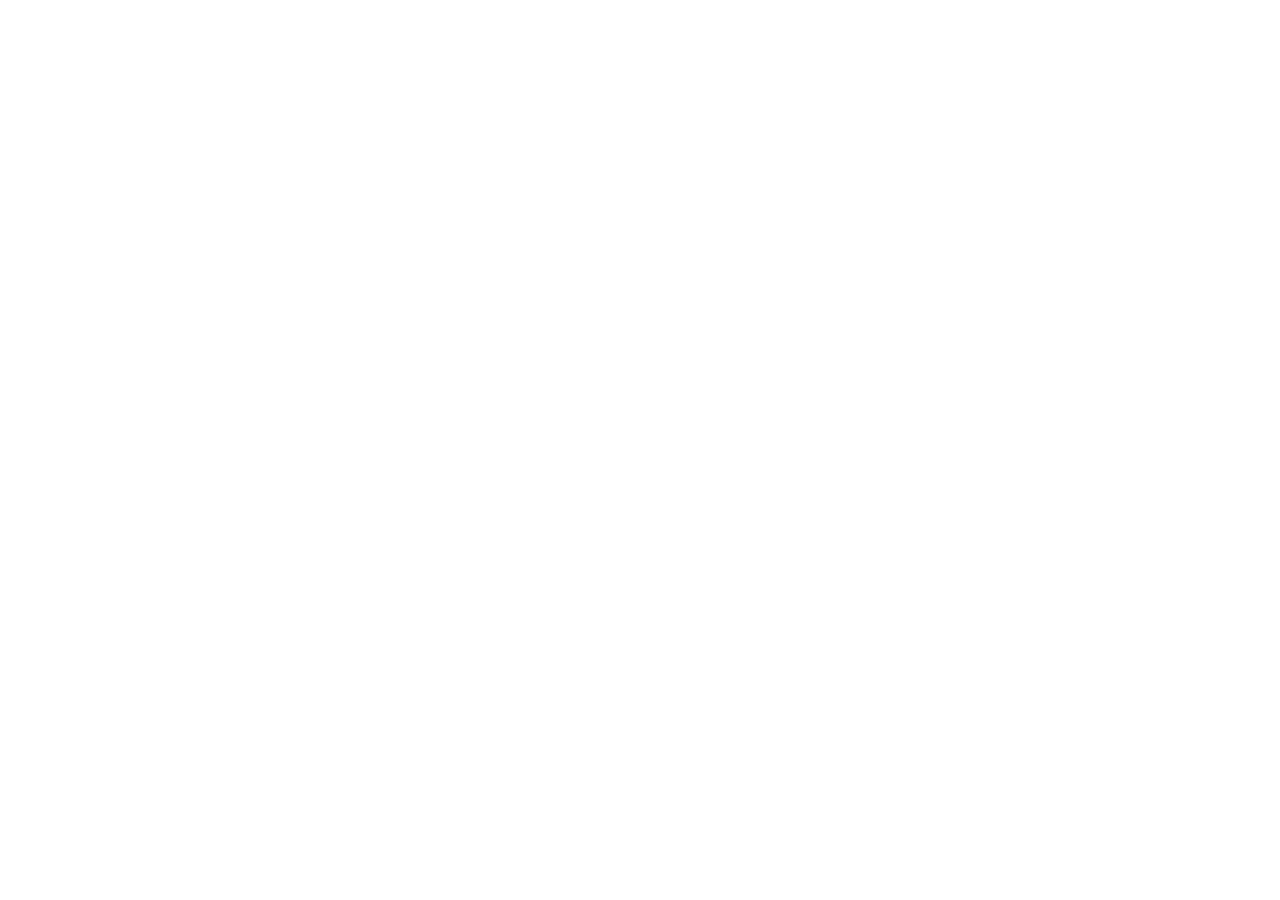
==== avisos.html @ 7ba695ba "Add files via upload" ====
<!doctype html>
<html lang="pt-BR">
<head>
  <meta charset="utf-8">
  <meta name="viewport" content="width=device-width, initial-scale=1">
  <title>Paróquia São Pedro Apóstolo · Venda das Pedras, Itaboraí</title>
  <meta name="description" content="Paróquia São Pedro Apóstolo, em Venda das Pedras, Itaboraí (RJ). Horários de missas, sacramentos, comunidades, avisos e contato.">
  <meta name="theme-color" content="#13294b">
  <link rel="icon" href="imagens/logo.svg" type="image/svg+xml">
  <link rel="preconnect" href="https://fonts.googleapis.com">
  <link rel="preconnect" href="https://fonts.gstatic.com" crossorigin>
  <link href="https://fonts.googleapis.com/css2?family=Cormorant+Garamond:ital,wght@0,600;0,700;1,600&family=Inter:wght@400;500;600;700&display=swap" rel="stylesheet">
  <link rel="stylesheet" href="assets/estilo.css">
</head>
<body data-pagina="avisos">
  <div id="app"></div>
  <noscript><p style="padding:24px">Ative o JavaScript para ver o site da Paróquia São Pedro Apóstolo. Telefone: (21) 2635-7331.</p></noscript>
  <!-- O conteúdo do site fica no arquivo conteudo.js -->
  <script src="conteudo.js"></script>
  <script src="assets/app.js"></script>
</body>
</html>
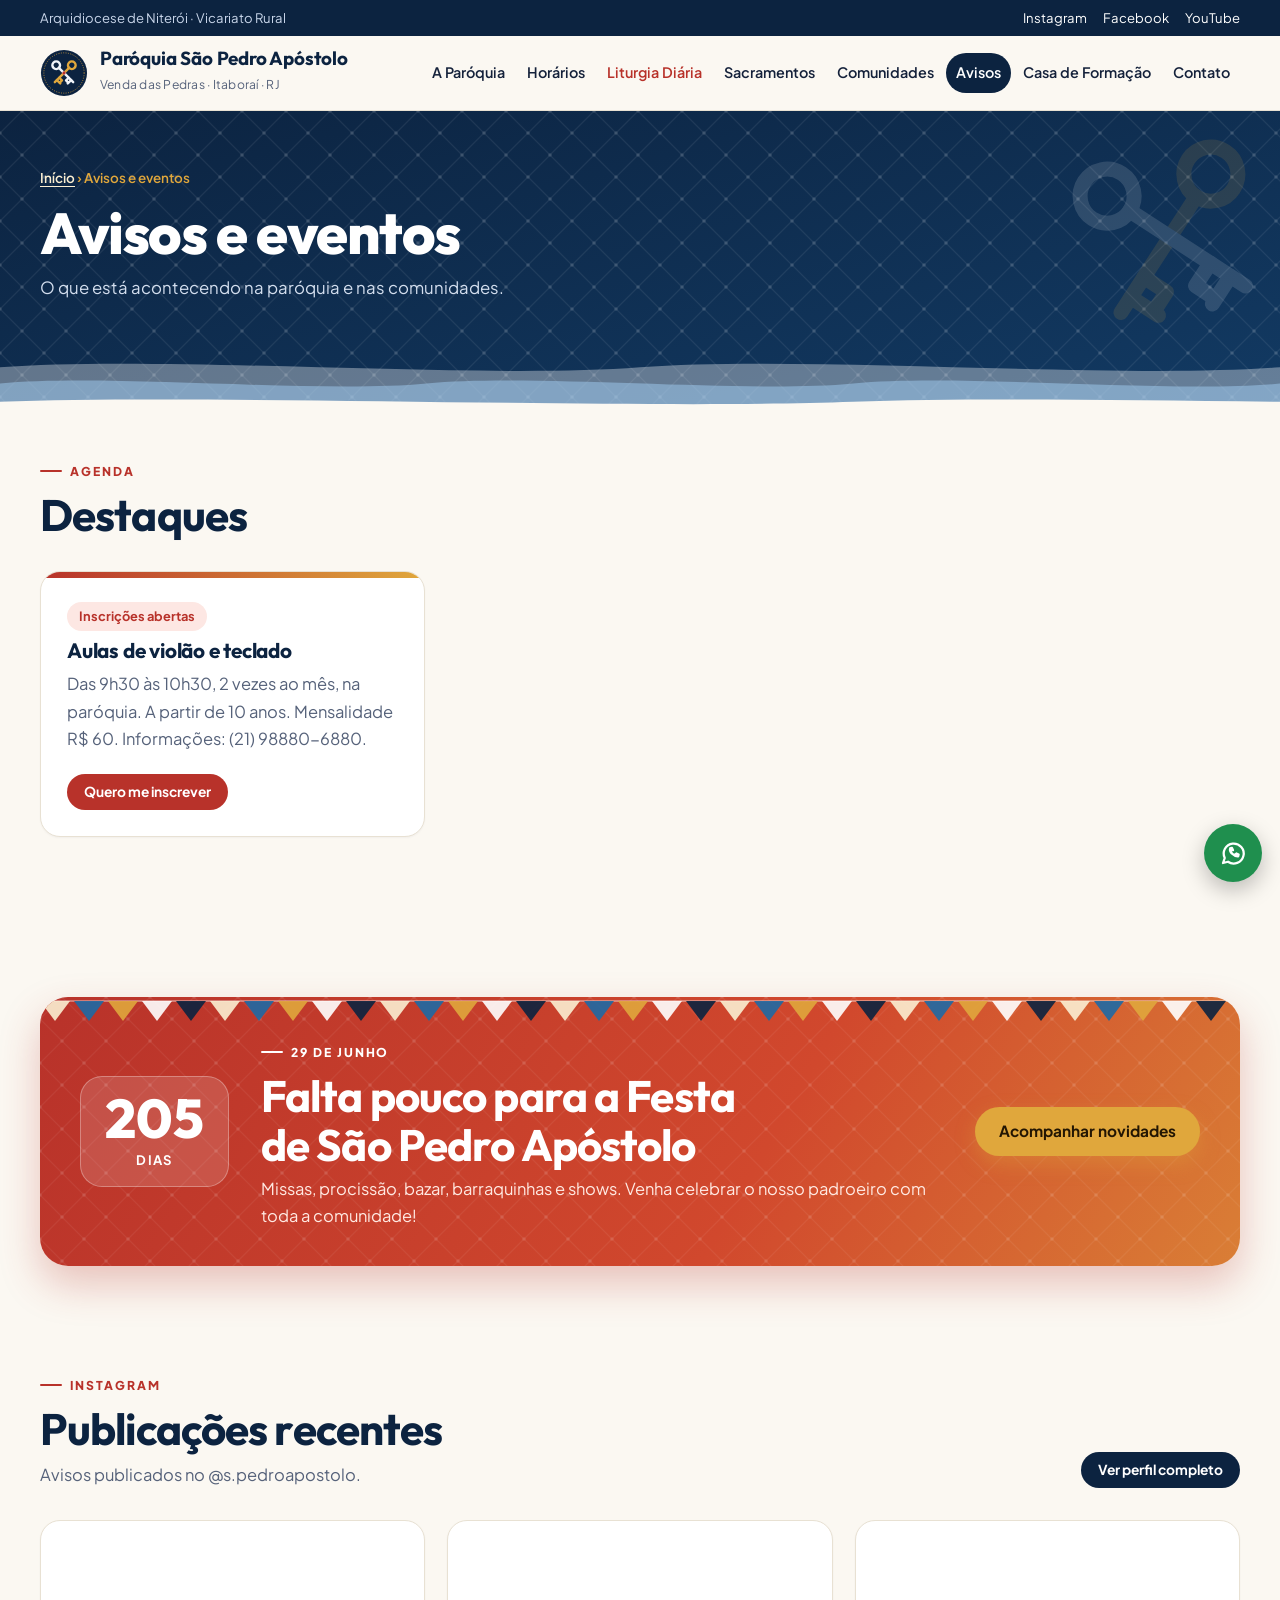
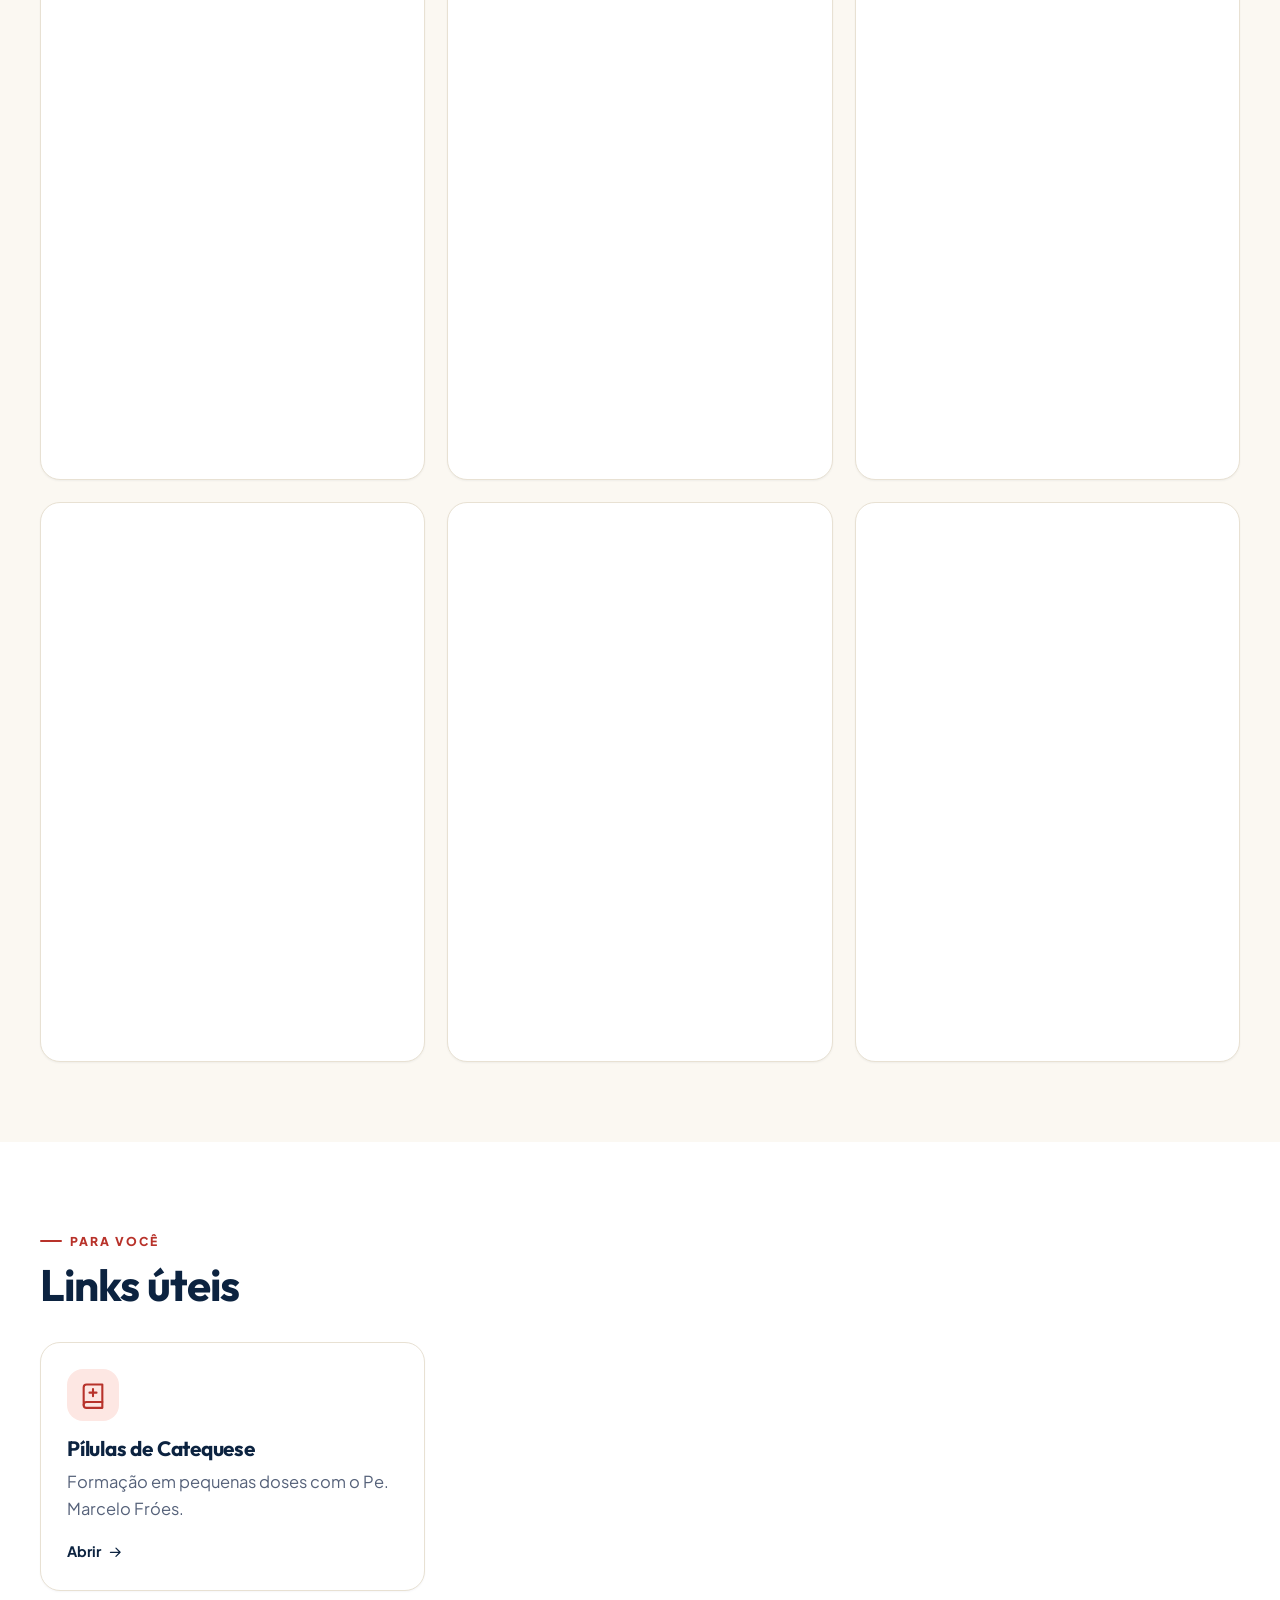
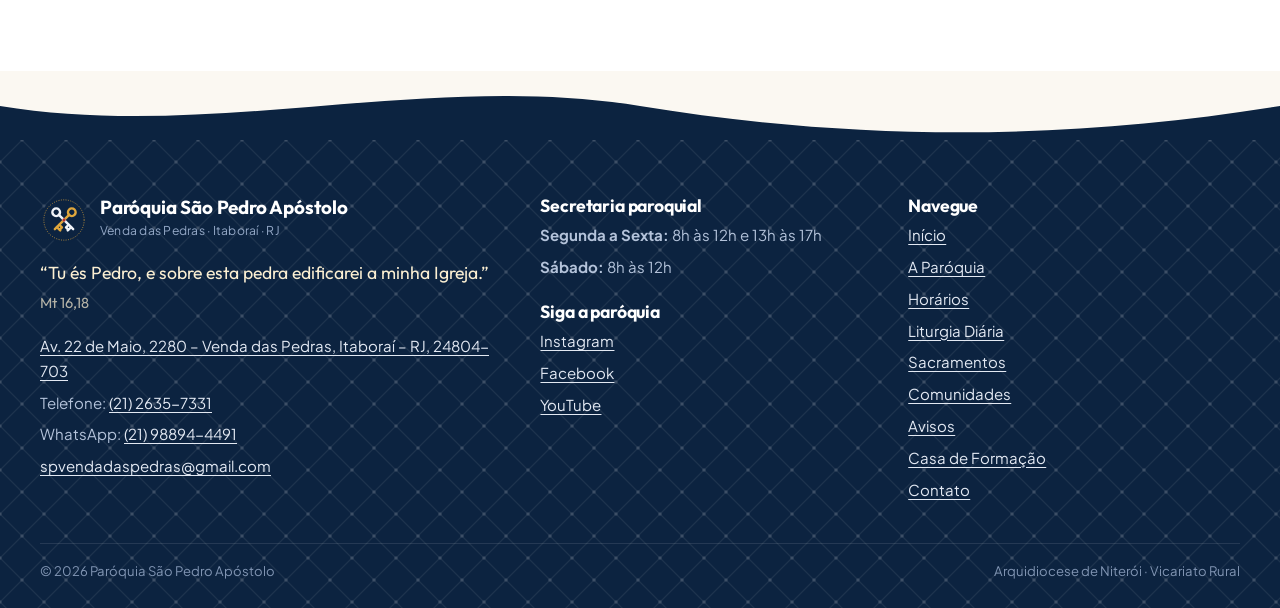
==== commit 1209edc7: "Add files via upload" ====
--- a/avisos.html
+++ b/avisos.html
@@ -4,19 +4,19 @@
   <meta charset="utf-8">
   <meta name="viewport" content="width=device-width, initial-scale=1">
   <title>Paróquia São Pedro Apóstolo · Venda das Pedras, Itaboraí</title>
-  <meta name="description" content="Paróquia São Pedro Apóstolo, em Venda das Pedras, Itaboraí (RJ). Horários de missas, sacramentos, comunidades, avisos e contato.">
-  <meta name="theme-color" content="#13294b">
-  <link rel="icon" href="imagens/logo.svg" type="image/svg+xml">
+  <meta name="description" content="Paróquia São Pedro Apóstolo, em Venda das Pedras, Itaboraí (RJ). Horários de missas, liturgia diária, sacramentos, comunidades, avisos e contato.">
+  <meta name="theme-color" content="#0c2340">
+  <link rel="icon" href="logo.svg" type="image/svg+xml">
   <link rel="preconnect" href="https://fonts.googleapis.com">
   <link rel="preconnect" href="https://fonts.gstatic.com" crossorigin>
-  <link href="https://fonts.googleapis.com/css2?family=Cormorant+Garamond:ital,wght@0,600;0,700;1,600&family=Inter:wght@400;500;600;700&display=swap" rel="stylesheet">
-  <link rel="stylesheet" href="assets/estilo.css">
+  <link href="https://fonts.googleapis.com/css2?family=Outfit:wght@500;600;700;800&family=Plus+Jakarta+Sans:wght@400;500;600;700;800&display=swap" rel="stylesheet">
+  <link rel="stylesheet" href="estilo.css">
 </head>
 <body data-pagina="avisos">
   <div id="app"></div>
   <noscript><p style="padding:24px">Ative o JavaScript para ver o site da Paróquia São Pedro Apóstolo. Telefone: (21) 2635-7331.</p></noscript>
   <!-- O conteúdo do site fica no arquivo conteudo.js -->
   <script src="conteudo.js"></script>
-  <script src="assets/app.js"></script>
+  <script src="app.js"></script>
 </body>
 </html>
--- a/estilo.css
+++ b/estilo.css
@@ -0,0 +1,478 @@
+/* Paróquia São Pedro Apóstolo — estilos
+   As cores principais ficam aqui em cima, se quiser mudar a identidade. */
+:root {
+  --noite: #0c2340;      /* azul profundo do mar */
+  --azul: #123a63;
+  --mar: #1f6aa5;
+  --mar-claro: #d9ebf8;
+  --ouro: #e0a73c;       /* chaves de ouro */
+  --ouro-escuro: #a8741a;
+  --ouro-claro: #fbefd2;
+  --vermelho: #b8322a;   /* vermelho dos apóstolos mártires */
+  --vermelho-claro: #fde7e3;
+  --creme: #fbf8f2;
+  --papel: #ffffff;
+  --texto: #14213a;
+  --suave: #56627a;
+  --linha: #e8e1d3;
+  --verde-wpp: #1f8f4e;
+  --raio: 20px;
+  --sombra: 0 2px 6px rgba(12, 35, 64, .06), 0 14px 34px rgba(12, 35, 64, .10);
+  --titulo: "Outfit", system-ui, -apple-system, "Segoe UI", sans-serif;
+  --sans: "Plus Jakarta Sans", system-ui, -apple-system, "Segoe UI", Roboto, sans-serif;
+  --rede: url("data:image/svg+xml,%3Csvg xmlns='http://www.w3.org/2000/svg' width='44' height='44'%3E%3Cpath d='M0 22L22 0L44 22L22 44Z' fill='none' stroke='%23ffffff' stroke-opacity='.07' stroke-width='1.2'/%3E%3Ccircle cx='22' cy='0' r='1.8' fill='%23ffffff' fill-opacity='.14'/%3E%3Ccircle cx='0' cy='22' r='1.8' fill='%23ffffff' fill-opacity='.14'/%3E%3Ccircle cx='44' cy='22' r='1.8' fill='%23ffffff' fill-opacity='.14'/%3E%3Ccircle cx='22' cy='44' r='1.8' fill='%23ffffff' fill-opacity='.14'/%3E%3C/svg%3E");
+  --rede-escura: url("data:image/svg+xml,%3Csvg xmlns='http://www.w3.org/2000/svg' width='44' height='44'%3E%3Cpath d='M0 22L22 0L44 22L22 44Z' fill='none' stroke='%23123a63' stroke-opacity='.06' stroke-width='1.2'/%3E%3C/svg%3E");
+  color-scheme: light;
+}
+
+*, *::before, *::after { box-sizing: border-box; }
+html { scroll-behavior: smooth; -webkit-text-size-adjust: 100%; }
+body {
+  margin: 0; font-family: var(--sans); font-size: 16.5px; line-height: 1.65;
+  color: var(--texto); background: var(--creme);
+}
+img { max-width: 100%; display: block; }
+a { color: var(--mar); text-underline-offset: 3px; }
+a:hover { color: var(--azul); }
+h1, h2, h3, h4 { font-family: var(--titulo); color: var(--noite); line-height: 1.1; margin: 0 0 .45em; letter-spacing: -.01em; text-wrap: balance; }
+h1 { font-size: clamp(2.5rem, 6.4vw, 4.4rem); font-weight: 800; letter-spacing: -.025em; }
+h2 { font-size: clamp(1.85rem, 4vw, 2.75rem); font-weight: 700; letter-spacing: -.02em; }
+h3 { font-size: 1.3rem; font-weight: 700; }
+p { margin: 0 0 1em; }
+:focus-visible { outline: 3px solid var(--ouro); outline-offset: 2px; border-radius: 6px; }
+
+.container { width: min(1200px, 100% - 32px); margin-inline: auto; }
+.pular { position: absolute; left: -999px; top: 8px; background: var(--noite); color: #fff; padding: 8px 14px; border-radius: 8px; z-index: 100; }
+.pular:focus { left: 8px; }
+.destaque-texto { color: var(--ouro); }
+.vermelho-texto { color: var(--vermelho); }
+
+/* ---------- Topo ---------- */
+.faixa { background: var(--noite); color: #c9d6ea; font-size: .82rem; }
+.faixa .container { display: flex; gap: 18px; justify-content: space-between; align-items: center; padding: 7px 0; flex-wrap: wrap; }
+.faixa a { color: #fff; text-decoration: none; }
+.faixa a:hover { color: var(--ouro); }
+.faixa-redes { display: flex; gap: 16px; }
+.faixa .cor-dia { display: inline-flex; align-items: center; gap: 6px; }
+
+.topo {
+  position: sticky; top: 0; z-index: 50;
+  background: rgba(251, 248, 242, .92); backdrop-filter: saturate(1.5) blur(12px);
+  border-bottom: 1px solid var(--linha);
+}
+.topo .container { display: flex; align-items: center; justify-content: space-between; gap: 28px; min-height: 74px; }
+.marca { display: flex; align-items: center; gap: 12px; text-decoration: none; color: var(--noite); }
+.marca img { width: 48px; height: 48px; transition: transform .4s ease; }
+.marca:hover img { transform: rotate(-12deg) scale(1.05); }
+.marca strong { font-family: var(--titulo); font-size: 1.18rem; font-weight: 700; line-height: 1.05; display: block; white-space: nowrap; letter-spacing: -.01em; }
+.marca span { font-size: .76rem; color: var(--suave); letter-spacing: .02em; }
+
+.menu { display: flex; gap: 2px; list-style: none; margin: 0; padding: 0; }
+.menu a {
+  display: block; white-space: nowrap; padding: 8px 10px; border-radius: 999px;
+  color: var(--texto); text-decoration: none; font-weight: 600; font-size: .9rem;
+  transition: background .2s ease, color .2s ease;
+}
+.menu a:hover { background: var(--ouro-claro); color: var(--noite); }
+.menu a[aria-current="page"] { background: var(--noite); color: #fff; }
+.menu a.menu-liturgia { color: var(--vermelho); }
+.menu a.menu-liturgia[aria-current="page"] { background: var(--vermelho); color: #fff; }
+.menu-botao {
+  display: none; border: 1px solid var(--linha); background: var(--papel); color: var(--noite);
+  border-radius: 12px; padding: 9px 14px; font: inherit; font-weight: 700; cursor: pointer;
+}
+@media (max-width: 1240px) {
+  .menu-botao { display: inline-flex; gap: 8px; align-items: center; }
+  .menu {
+    position: absolute; left: 0; right: 0; top: 100%; flex-direction: column; gap: 0; padding: 8px 16px 18px;
+    background: var(--creme); border-bottom: 1px solid var(--linha); box-shadow: 0 16px 28px rgba(12, 35, 64, .12); display: none;
+  }
+  .menu.aberto { display: flex; }
+  .menu a { padding: 12px 14px; border-radius: 12px; }
+}
+@media (max-width: 720px) { .faixa-redes { display: none; } }
+
+/* ---------- Botões ---------- */
+.botoes { display: flex; flex-wrap: wrap; gap: 12px; }
+.botao {
+  display: inline-flex; align-items: center; justify-content: center; gap: 8px;
+  padding: 13px 22px; border-radius: 999px; font-weight: 700; text-decoration: none; font-family: var(--sans);
+  border: 2px solid transparent; transition: transform .18s ease, background .18s ease, box-shadow .18s ease;
+  font-size: .96rem; line-height: 1.2; cursor: pointer;
+}
+.botao:hover { transform: translateY(-2px); }
+.botao-ouro { background: var(--ouro); color: #231603; box-shadow: 0 8px 20px rgba(224, 167, 60, .35); }
+.botao-ouro:hover { background: #ebb554; color: #231603; }
+.botao-claro { border-color: rgba(255, 255, 255, .55); color: #fff; background: rgba(255, 255, 255, .06); }
+.botao-claro:hover { background: rgba(255, 255, 255, .16); color: #fff; }
+.botao-azul { background: var(--noite); color: #fff; }
+.botao-azul:hover { background: var(--azul); color: #fff; }
+.botao-vermelho { background: var(--vermelho); color: #fff; }
+.botao-vermelho:hover { background: #9f2a23; color: #fff; }
+.botao-linha { border-color: var(--noite); color: var(--noite); background: transparent; }
+.botao-linha:hover { background: var(--noite); color: #fff; }
+.botao-wpp { background: var(--verde-wpp); color: #fff; }
+.botao-wpp:hover { background: #18773f; color: #fff; }
+.botao-pequeno { padding: 8px 15px; font-size: .86rem; }
+.icone { width: 1.15em; height: 1.15em; flex: none; }
+
+/* ---------- Capa (home) ---------- */
+.capa {
+  position: relative; overflow: hidden; color: #fff; isolation: isolate;
+  background:
+    radial-gradient(900px 420px at 78% 30%, rgba(224, 167, 60, .30), transparent 62%),
+    radial-gradient(700px 400px at 10% 110%, rgba(31, 106, 165, .55), transparent 60%),
+    linear-gradient(170deg, var(--noite) 0%, #133e6b 55%, #1d5a8f 100%);
+}
+.capa::before { content: ""; position: absolute; inset: 0; background-image: var(--rede); z-index: -1; mask-image: linear-gradient(90deg, #000 0%, rgba(0,0,0,.35) 60%, transparent 100%); }
+.capa-foto { position: absolute; inset: 0; width: 100%; height: 100%; object-fit: cover; opacity: .32; z-index: -2; }
+.capa .container { position: relative; display: grid; grid-template-columns: 1.1fr .9fr; gap: 24px; align-items: center; padding: 64px 0 150px; }
+.capa h1 { color: #fff; margin-bottom: .2em; }
+.capa h1 em { font-style: normal; color: var(--ouro); }
+.selo {
+  display: inline-flex; align-items: center; gap: 10px; margin-bottom: 18px;
+  background: rgba(255, 255, 255, .08); border: 1px solid rgba(255, 255, 255, .18);
+  padding: 6px 14px 6px 6px; border-radius: 999px; font-size: .84rem; font-weight: 600; color: #e9eff8;
+}
+.selo img { width: 26px; height: 26px; }
+.capa .frase { font-size: clamp(1.1rem, 2.1vw, 1.35rem); color: var(--ouro-claro); font-weight: 500; margin-bottom: 14px; }
+.capa .frase cite { font-style: normal; font-size: .8em; opacity: .75; margin-left: 6px; }
+.capa .texto { max-width: 54ch; color: #dbe5f2; margin-bottom: 30px; }
+.capa-arte { justify-self: center; width: min(470px, 100%); }
+.barca { transform-origin: 50% 80%; animation: balanco 7s ease-in-out infinite; }
+.peixe-pulo { animation: pulo 5s ease-in-out infinite; transform-origin: center; }
+@keyframes balanco { 0%, 100% { transform: translateY(0) rotate(-1.6deg); } 50% { transform: translateY(-8px) rotate(1.6deg); } }
+@keyframes pulo { 0%, 55%, 100% { opacity: 0; transform: translate(0, 18px) rotate(0); } 65% { opacity: 1; } 75% { opacity: 1; transform: translate(26px, -26px) rotate(40deg); } 88% { opacity: 0; transform: translate(52px, 10px) rotate(90deg); } }
+@media (max-width: 860px) {
+  .capa .container { grid-template-columns: 1fr; padding: 40px 0 130px; }
+  .capa-arte { order: -1; width: min(300px, 80%); margin-bottom: -10px; }
+}
+
+/* Ondas */
+.ondas { position: absolute; left: 0; right: 0; bottom: -1px; height: 120px; overflow: hidden; pointer-events: none; }
+.ondas svg { position: absolute; bottom: 0; width: 200%; height: 100%; }
+.ondas .o1 { animation: mar 18s linear infinite; opacity: .35; }
+.ondas .o2 { animation: mar 12s linear infinite reverse; opacity: .55; bottom: -6px; }
+.ondas .o3 { animation: mar 24s linear infinite; bottom: -14px; }
+@keyframes mar { from { transform: translateX(0); } to { transform: translateX(-50%); } }
+.divisor { display: block; width: 100%; height: 60px; }
+.divisor.virado { transform: scaleY(-1); }
+
+/* ---------- Hoje na paróquia ---------- */
+.hoje {
+  position: relative; z-index: 3; margin-top: -88px;
+  background: var(--papel); border-radius: var(--raio); box-shadow: var(--sombra);
+  display: grid; grid-template-columns: repeat(3, 1fr); overflow: hidden;
+}
+.hoje > div { padding: 22px 26px; border-right: 1px solid var(--linha); position: relative; }
+.hoje > div:last-child { border-right: 0; }
+.hoje .rotulo { font-size: .74rem; text-transform: uppercase; letter-spacing: .12em; color: var(--suave); font-weight: 700; display: flex; align-items: center; gap: 8px; }
+.hoje .valor { font-family: var(--titulo); font-size: 1.55rem; font-weight: 700; color: var(--noite); line-height: 1.2; margin: 6px 0 4px; }
+.hoje .detalhe { color: var(--suave); font-size: .9rem; }
+.hoje .rotulo .icone { color: var(--ouro-escuro); }
+.status { display: inline-flex; align-items: center; gap: 8px; }
+.status::before { content: ""; width: 10px; height: 10px; border-radius: 50%; background: #9aa3b2; flex: none; }
+.status.aberta { color: var(--verde-wpp); }
+.status.aberta::before { background: var(--verde-wpp); box-shadow: 0 0 0 5px rgba(31, 143, 78, .16); animation: pulsar 2s ease-in-out infinite; }
+@keyframes pulsar { 50% { box-shadow: 0 0 0 9px rgba(31, 143, 78, 0); } }
+.bolinha-cor { width: 12px; height: 12px; border-radius: 50%; display: inline-block; border: 1px solid rgba(0, 0, 0, .15); flex: none; }
+@media (max-width: 820px) {
+  .hoje { grid-template-columns: 1fr; }
+  .hoje > div { border-right: 0; border-bottom: 1px solid var(--linha); }
+  .hoje > div:last-child { border-bottom: 0; }
+}
+
+/* Faixa de versículos */
+.versos { background: var(--vermelho); color: #fff; overflow: hidden; margin-top: 56px; position: relative; }
+.versos-trilho { display: flex; width: max-content; animation: rolar 60s linear infinite; }
+.versos:hover .versos-trilho { animation-play-state: paused; }
+.versos-trilho span { white-space: nowrap; padding: 16px 0; font-family: var(--titulo); font-weight: 600; font-size: 1.12rem; display: inline-flex; align-items: center; gap: 10px; }
+.versos-trilho small { font-family: var(--sans); font-weight: 600; opacity: .75; font-size: .8rem; }
+.versos-trilho .sep { color: var(--ouro); padding: 0 26px; font-size: 1rem; }
+@keyframes rolar { to { transform: translateX(-50%); } }
+
+/* ---------- Seções ---------- */
+.secao { padding: 80px 0; position: relative; }
+.secao-branca { background: var(--papel); }
+.secao-rede { background-color: var(--creme); background-image: var(--rede-escura); }
+.secao-noite { background: var(--noite); color: #d3deee; isolation: isolate; overflow: hidden; }
+.secao-noite::before { content: ""; position: absolute; inset: 0; background-image: var(--rede); z-index: -1; }
+.secao-noite h2, .secao-noite h3 { color: #fff; }
+.secao-mar { background: linear-gradient(180deg, #1b5d93 0%, var(--azul) 100%); color: #dbe7f5; }
+.secao-mar h2, .secao-mar h3 { color: #fff; }
+.cabecalho-secao { display: flex; justify-content: space-between; align-items: end; gap: 16px; margin-bottom: 32px; flex-wrap: wrap; }
+.cabecalho-secao h2 { margin: 0; }
+.cabecalho-secao p { margin: 8px 0 0; color: var(--suave); max-width: 60ch; }
+.secao-noite .cabecalho-secao p, .secao-mar .cabecalho-secao p { color: #c2d1e6; }
+.olho { display: inline-flex; align-items: center; gap: 8px; font-size: .76rem; letter-spacing: .16em; text-transform: uppercase; font-weight: 800; color: var(--vermelho); margin-bottom: 10px; }
+.olho::before { content: ""; width: 22px; height: 2px; background: currentColor; border-radius: 2px; }
+.secao-noite .olho, .secao-mar .olho { color: var(--ouro); }
+
+.grade { display: grid; gap: 22px; }
+.grade-2 { grid-template-columns: repeat(2, 1fr); }
+.grade-3 { grid-template-columns: repeat(3, 1fr); }
+.grade-4 { grid-template-columns: repeat(4, 1fr); }
+@media (max-width: 1000px) { .grade-4, .grade-3 { grid-template-columns: repeat(2, 1fr); } }
+@media (max-width: 640px) { .grade-2, .grade-3, .grade-4 { grid-template-columns: 1fr; } }
+
+.cartao {
+  background: var(--papel); border: 1px solid var(--linha); border-radius: var(--raio);
+  padding: 26px; box-shadow: 0 1px 2px rgba(12, 35, 64, .04);
+  display: flex; flex-direction: column; gap: 8px; position: relative;
+  transition: transform .22s ease, box-shadow .22s ease, border-color .22s ease;
+}
+.cartao h3 { margin: 0; }
+.cartao p { margin: 0; color: var(--suave); }
+.cartao .botoes { margin-top: auto; padding-top: 14px; }
+
+/* Ícones coloridos */
+.simbolo { width: 52px; height: 52px; border-radius: 16px; display: grid; place-items: center; margin-bottom: 8px; flex: none; }
+.simbolo svg { width: 28px; height: 28px; }
+.tom-ouro { background: var(--ouro-claro); color: var(--ouro-escuro); }
+.tom-vermelho { background: var(--vermelho-claro); color: var(--vermelho); }
+.tom-mar { background: var(--mar-claro); color: var(--mar); }
+.tom-noite { background: #e3e8f1; color: var(--noite); }
+
+/* Destaques */
+.destaque { overflow: hidden; padding-top: 30px; }
+.destaque::before { content: ""; position: absolute; left: 0; right: 0; top: 0; height: 6px; background: linear-gradient(90deg, var(--vermelho), var(--ouro)); }
+.destaque .quando { align-self: flex-start; font-weight: 700; color: var(--vermelho); background: var(--vermelho-claro); font-size: .8rem; padding: 4px 12px; border-radius: 999px; }
+.destaque:hover { transform: translateY(-4px); box-shadow: var(--sombra); }
+
+/* Atalhos */
+.atalho { text-decoration: none; color: inherit; overflow: hidden; }
+.atalho::after {
+  content: ""; position: absolute; right: -30px; bottom: -30px; width: 110px; height: 110px; border-radius: 50%;
+  background: var(--ouro-claro); opacity: 0; transform: scale(.6); transition: all .3s ease;
+}
+.atalho:hover { transform: translateY(-4px); box-shadow: var(--sombra); border-color: var(--ouro); color: inherit; }
+.atalho:hover::after { opacity: .7; transform: scale(1); }
+.atalho .seta { color: var(--noite); font-weight: 700; font-size: .9rem; margin-top: auto; padding-top: 10px; display: inline-flex; gap: 6px; align-items: center; position: relative; z-index: 1; }
+.atalho .seta .icone { transition: transform .2s ease; }
+.atalho:hover .seta .icone { transform: translateX(4px); }
+
+/* Evangelho do dia */
+.evangelho {
+  display: grid; grid-template-columns: 1.1fr 1fr; gap: 0; border-radius: 28px; overflow: hidden;
+  background: var(--papel); box-shadow: var(--sombra); border: 1px solid var(--linha);
+}
+.evangelho-lado {
+  background: linear-gradient(160deg, var(--noite), var(--azul)); color: #dbe5f2; padding: 40px; position: relative; isolation: isolate;
+}
+.evangelho-lado::before { content: ""; position: absolute; inset: 0; background-image: var(--rede); z-index: -1; }
+.evangelho-lado h2 { color: #fff; margin-bottom: 10px; }
+.evangelho-lado .liturgia-nome { font-size: 1.05rem; color: var(--ouro-claro); font-weight: 600; }
+.evangelho-texto { padding: 40px; display: flex; flex-direction: column; gap: 12px; }
+.evangelho-texto .ref { font-family: var(--titulo); font-weight: 700; font-size: 1.2rem; color: var(--vermelho); }
+.evangelho-texto blockquote { margin: 0; font-size: 1.06rem; color: var(--texto); border-left: 3px solid var(--ouro); padding-left: 16px; }
+.cor-tag { display: inline-flex; align-items: center; gap: 8px; background: rgba(255, 255, 255, .1); border: 1px solid rgba(255, 255, 255, .2); padding: 4px 12px; border-radius: 999px; font-size: .82rem; font-weight: 600; color: #fff; }
+@media (max-width: 860px) { .evangelho { grid-template-columns: 1fr; } .evangelho-lado, .evangelho-texto { padding: 28px; } }
+
+/* Símbolos de São Pedro */
+.simbolos { display: grid; grid-template-columns: .9fr 1.1fr; gap: 48px; align-items: center; }
+.simbolos-grade { display: grid; grid-template-columns: repeat(2, 1fr); gap: 18px; }
+.simbolo-cartao {
+  background: rgba(255, 255, 255, .06); border: 1px solid rgba(255, 255, 255, .14); border-radius: var(--raio);
+  padding: 24px; transition: transform .25s ease, background .25s ease;
+}
+.simbolo-cartao:hover { transform: translateY(-4px); background: rgba(255, 255, 255, .1); }
+.simbolo-cartao svg { width: 54px; height: 54px; margin-bottom: 12px; }
+.simbolo-cartao h3 { font-size: 1.2rem; margin-bottom: 6px; }
+.simbolo-cartao p { margin: 0; font-size: .94rem; color: #c9d6ea; }
+.simbolo-cartao cite { display: block; margin-top: 8px; font-style: normal; font-size: .8rem; color: var(--ouro); font-weight: 700; }
+.citacao-grande { font-family: var(--titulo); font-size: clamp(1.6rem, 3.2vw, 2.3rem); font-weight: 600; line-height: 1.25; color: #fff; margin: 18px 0; }
+.citacao-grande span { color: var(--ouro); }
+@media (max-width: 900px) { .simbolos { grid-template-columns: 1fr; gap: 28px; } }
+@media (max-width: 520px) { .simbolos-grade { grid-template-columns: 1fr; } }
+
+/* Contagem da festa */
+.festa {
+  display: grid; grid-template-columns: auto 1fr auto; gap: 32px; align-items: center;
+  background: linear-gradient(120deg, var(--vermelho) 0%, #d1482d 60%, var(--ouro) 130%);
+  color: #fff; border-radius: 28px; padding: 36px 40px; position: relative; overflow: hidden; isolation: isolate;
+  box-shadow: 0 18px 40px rgba(184, 50, 42, .28);
+}
+.festa::before { content: ""; position: absolute; inset: 0; background-image: var(--rede); z-index: -1; opacity: .8; }
+.festa h2 { color: #fff; margin-bottom: 6px; }
+.festa p { margin: 0; color: #ffe9e2; }
+.festa-numero { text-align: center; background: rgba(255, 255, 255, .14); border: 1px solid rgba(255, 255, 255, .3); border-radius: 22px; padding: 14px 24px; min-width: 140px; }
+.festa-numero strong { display: block; font-family: var(--titulo); font-size: 3.4rem; font-weight: 800; line-height: 1; }
+.festa-numero span { font-size: .82rem; font-weight: 700; text-transform: uppercase; letter-spacing: .1em; }
+.festa-bandeirinhas { position: absolute; top: 0; left: 0; right: 0; height: 26px; z-index: -1; }
+@media (max-width: 860px) { .festa { grid-template-columns: 1fr; text-align: center; padding: 40px 24px 28px; } .festa .botoes { justify-content: center; } .festa-numero { justify-self: center; } }
+
+/* Comunidades */
+.comunidade .bairro { font-size: .74rem; text-transform: uppercase; letter-spacing: .12em; font-weight: 800; color: var(--mar); display: inline-flex; gap: 6px; align-items: center; }
+.comunidade:hover { transform: translateY(-4px); box-shadow: var(--sombra); }
+.secao-mar .cartao h3 { color: var(--noite); }
+.comunidade.principal { background: linear-gradient(160deg, var(--ouro) 0%, #f0c066 100%); border-color: var(--ouro); }
+.comunidade.principal h3 { color: #2a1903; }
+.comunidade.principal p, .comunidade.principal .bairro { color: #4a3209; }
+.comunidade.principal .botao-linha { border-color: #2a1903; color: #2a1903; }
+.comunidade.principal .botao-linha:hover { background: #2a1903; color: #fff; }
+
+/* Clero */
+.pessoa { align-items: center; text-align: center; padding: 30px 22px; }
+.pessoa:hover { transform: translateY(-4px); box-shadow: var(--sombra); }
+.avatar {
+  width: 104px; height: 104px; border-radius: 50%; display: grid; place-items: center; margin-bottom: 10px;
+  font-family: var(--titulo); font-size: 2rem; font-weight: 800; color: #fff; overflow: hidden; flex: none;
+  background: linear-gradient(140deg, var(--azul), var(--mar)); box-shadow: 0 0 0 5px var(--papel), 0 0 0 7px var(--ouro);
+}
+.pessoa:nth-child(3n+2) .avatar { background: linear-gradient(140deg, var(--vermelho), #de6a43); }
+.pessoa:nth-child(3n+3) .avatar { background: linear-gradient(140deg, var(--ouro-escuro), var(--ouro)); }
+.avatar img { width: 100%; height: 100%; object-fit: cover; }
+.pessoa .cargo { font-size: .78rem; text-transform: uppercase; letter-spacing: .12em; font-weight: 800; color: var(--vermelho); }
+.chips { display: flex; flex-wrap: wrap; gap: 10px; list-style: none; padding: 0; margin: 0; }
+.chips li { background: var(--papel); border: 1px solid var(--linha); border-radius: 999px; padding: 9px 18px; font-weight: 600; display: inline-flex; align-items: center; gap: 8px; }
+.chips li::before { content: ""; width: 8px; height: 8px; border-radius: 50%; background: var(--ouro); }
+
+/* Instagram */
+.insta-grade { display: grid; grid-template-columns: repeat(3, 1fr); gap: 22px; }
+.insta-grade iframe { width: 100%; height: 560px; border: 1px solid var(--linha); border-radius: var(--raio); background: var(--papel); box-shadow: 0 1px 2px rgba(12, 35, 64, .05); }
+@media (max-width: 1000px) { .insta-grade { grid-template-columns: repeat(2, 1fr); } }
+@media (max-width: 640px) { .insta-grade { grid-template-columns: 1fr; } .insta-grade iframe { height: 600px; } }
+
+/* Sobre / números */
+.sobre { display: grid; grid-template-columns: 1fr 1fr; gap: 56px; align-items: center; }
+.numeros { display: grid; grid-template-columns: repeat(3, 1fr); gap: 16px; margin-top: 26px; }
+.numeros div { background: var(--papel); border: 1px solid var(--linha); border-radius: 16px; padding: 16px; }
+.numeros strong { display: block; font-family: var(--titulo); font-size: 2.3rem; font-weight: 800; color: var(--vermelho); line-height: 1; }
+.numeros span { font-size: .84rem; color: var(--suave); font-weight: 500; }
+.moldura { border-radius: 28px; overflow: hidden; aspect-ratio: 4 / 3.4; background: linear-gradient(170deg, var(--noite), #1d5a8f); box-shadow: var(--sombra); position: relative; }
+.moldura img { width: 100%; height: 100%; object-fit: cover; }
+.moldura > svg { width: 100%; height: 100%; }
+@media (max-width: 860px) { .sobre { grid-template-columns: 1fr; gap: 30px; } .numeros strong { font-size: 1.8rem; } }
+
+/* ---------- Páginas internas ---------- */
+.titulo-pagina { background: linear-gradient(165deg, var(--noite) 0%, var(--azul) 100%); color: #d3deee; padding: 56px 0 110px; position: relative; overflow: hidden; isolation: isolate; }
+.titulo-pagina::before { content: ""; position: absolute; inset: 0; background-image: var(--rede); z-index: -1; }
+.titulo-pagina .marca-dagua { position: absolute; right: -40px; top: 50%; transform: translateY(-58%) rotate(-12deg); width: 300px; opacity: .13; z-index: -1; }
+.titulo-pagina h1 { color: #fff; font-size: clamp(2.3rem, 5.4vw, 3.6rem); margin-bottom: 10px; }
+.titulo-pagina p { margin: 0; max-width: 62ch; font-size: 1.05rem; }
+.migalha { font-size: .84rem; margin-bottom: 12px; color: var(--ouro); font-weight: 600; }
+.migalha a { color: var(--ouro-claro); }
+.titulo-pagina .ondas { height: 80px; }
+
+.horarios { list-style: none; margin: 0; padding: 0; background: var(--papel); border: 1px solid var(--linha); border-radius: var(--raio); overflow: hidden; }
+.horarios li { display: flex; justify-content: space-between; gap: 16px; padding: 15px 22px; border-bottom: 1px solid var(--linha); align-items: center; }
+.horarios li:last-child { border-bottom: 0; }
+.horarios .dia { font-weight: 700; }
+.horarios .horas { display: flex; gap: 8px; flex-wrap: wrap; justify-content: flex-end; }
+.horarios .hora { background: var(--ouro-claro); color: #5b3d06; border-radius: 999px; padding: 4px 13px; font-weight: 700; font-size: .9rem; font-variant-numeric: tabular-nums; }
+.horarios li.hoje-dia { background: #fff7e8; box-shadow: inset 5px 0 0 var(--ouro); }
+.horarios li.hoje-dia .dia::after { content: "hoje"; margin-left: 10px; font-size: .7rem; text-transform: uppercase; letter-spacing: .08em; background: var(--vermelho); color: #fff; padding: 3px 9px; border-radius: 999px; vertical-align: middle; }
+
+.lista { margin: 0; padding-left: 1.2em; }
+.lista li { margin-bottom: 7px; }
+.lista li::marker { color: var(--vermelho); }
+.nota { background: var(--ouro-claro); border-radius: 14px; padding: 14px 18px; color: #5b3d06; font-size: .93rem; border-left: 4px solid var(--ouro); }
+
+.tempo { list-style: none; margin: 0; padding: 0; position: relative; }
+.tempo::before { content: ""; position: absolute; left: 44px; top: 8px; bottom: 8px; width: 2px; background: repeating-linear-gradient(180deg, var(--ouro) 0 6px, transparent 6px 12px); }
+.tempo li { display: grid; grid-template-columns: 90px 1fr; gap: 18px; padding-bottom: 22px; position: relative; }
+.tempo .ano { font-family: var(--titulo); font-weight: 800; font-size: 1.15rem; color: #fff; background: var(--noite); text-align: center; position: relative; z-index: 1; height: fit-content; border-radius: 999px; padding: 5px 0; box-shadow: 0 0 0 4px var(--creme); }
+.tempo li:last-child .ano { background: var(--vermelho); }
+.tempo p { margin: 5px 0 0; }
+
+details.sacramento { background: var(--papel); border: 1px solid var(--linha); border-radius: var(--raio); margin-bottom: 14px; overflow: hidden; transition: box-shadow .2s ease; }
+details.sacramento[open] { box-shadow: var(--sombra); border-color: var(--ouro); }
+details.sacramento summary {
+  cursor: pointer; list-style: none; padding: 20px 24px; display: flex; gap: 16px; align-items: center;
+  font-family: var(--titulo); font-size: 1.3rem; font-weight: 700; color: var(--noite);
+}
+details.sacramento summary .simbolo { margin: 0; width: 46px; height: 46px; border-radius: 14px; }
+details.sacramento summary .simbolo svg { width: 24px; height: 24px; }
+details.sacramento summary::-webkit-details-marker { display: none; }
+details.sacramento summary::after { content: "+"; margin-left: auto; font-size: 1.7rem; color: var(--vermelho); line-height: 1; font-weight: 400; }
+details.sacramento[open] summary::after { content: "–"; }
+details.sacramento .corpo { padding: 0 24px 24px 86px; }
+details.sacramento .corpo h4 { margin: 18px 0 6px; font-size: 1rem; color: var(--noite); }
+@media (max-width: 640px) { details.sacramento .corpo { padding: 0 20px 22px; } }
+
+.mapa { width: 100%; height: 400px; border: 0; border-radius: var(--raio); box-shadow: var(--sombra); background: #e6edf5; }
+
+.pix { display: inline-flex; flex-wrap: wrap; align-items: center; gap: 12px; background: rgba(255, 255, 255, .1); border: 1px dashed rgba(255, 255, 255, .4); border-radius: 14px; padding: 12px 16px; }
+.pix code { font-size: 1.05rem; color: #fff; font-family: ui-monospace, Menlo, Consolas, monospace; word-break: break-all; }
+.chamada { text-align: center; }
+.chamada p { max-width: 56ch; margin: 0 auto 20px; }
+
+/* ---------- Liturgia ---------- */
+.lit-controles { display: flex; flex-wrap: wrap; gap: 10px; align-items: center; justify-content: space-between; background: var(--papel); border: 1px solid var(--linha); border-radius: 18px; padding: 12px; box-shadow: var(--sombra); position: relative; z-index: 3; margin-top: -60px; }
+.lit-controles .grupo { display: flex; gap: 8px; align-items: center; flex-wrap: wrap; }
+.lit-controles button, .lit-controles input {
+  font: inherit; font-weight: 600; font-size: .9rem; border: 1px solid var(--linha); background: var(--creme); color: var(--noite);
+  border-radius: 12px; padding: 9px 14px; cursor: pointer;
+}
+.lit-controles button:hover { border-color: var(--ouro); background: var(--ouro-claro); }
+.lit-controles .hoje-btn { background: var(--noite); color: #fff; border-color: var(--noite); }
+.lit-cabeca { display: flex; flex-wrap: wrap; gap: 16px; align-items: center; justify-content: space-between; margin: 36px 0 20px; }
+.lit-cabeca h2 { margin: 6px 0 0; font-size: clamp(1.6rem, 3.4vw, 2.3rem); }
+.lit-cor { display: inline-flex; align-items: center; gap: 8px; font-weight: 700; font-size: .84rem; background: var(--papel); border: 1px solid var(--linha); padding: 5px 13px; border-radius: 999px; }
+.lit-atalhos { display: flex; flex-wrap: wrap; gap: 8px; margin-bottom: 26px; }
+.lit-atalhos a { text-decoration: none; font-weight: 700; font-size: .86rem; color: var(--noite); background: var(--papel); border: 1px solid var(--linha); padding: 7px 14px; border-radius: 999px; }
+.lit-atalhos a:hover { border-color: var(--ouro); background: var(--ouro-claro); }
+.leitura { background: var(--papel); border: 1px solid var(--linha); border-radius: 24px; padding: 34px clamp(22px, 5vw, 48px); margin-bottom: 20px; scroll-margin-top: 100px; position: relative; overflow: hidden; }
+.leitura::before { content: ""; position: absolute; left: 0; top: 0; bottom: 0; width: 6px; background: var(--cor-lit, var(--ouro)); }
+.leitura .tipo { font-size: .74rem; letter-spacing: .16em; text-transform: uppercase; font-weight: 800; color: var(--vermelho); }
+.leitura h3 { font-size: 1.45rem; margin: 6px 0 2px; }
+.leitura .ref { font-weight: 700; color: var(--ouro-escuro); margin-bottom: 16px; display: block; }
+.leitura .texto { font-size: var(--lit-fonte, 1.08rem); line-height: 1.85; max-width: 72ch; white-space: pre-line; }
+.leitura .texto sup { font-size: .62em; color: var(--ouro-escuro); font-weight: 700; margin-right: 2px; }
+.leitura .final { margin-top: 18px; font-weight: 700; color: var(--noite); }
+.leitura .final span { display: block; color: var(--suave); font-weight: 600; }
+.refrao { background: var(--ouro-claro); border-radius: 14px; padding: 14px 18px; font-weight: 700; color: #4b3207; margin-bottom: 16px; font-size: var(--lit-fonte, 1.08rem); }
+.refrao b { color: var(--vermelho); margin-right: 6px; }
+.leitura.evangelho-leitura { background: linear-gradient(180deg, #fffaf0, var(--papel) 140px); border-color: var(--ouro); }
+.oracao { background: var(--noite); color: #dbe5f2; border-radius: 24px; padding: 30px clamp(22px, 5vw, 48px); margin-bottom: 20px; position: relative; overflow: hidden; isolation: isolate; }
+.oracao::before { content: ""; position: absolute; inset: 0; background-image: var(--rede); z-index: -1; }
+.oracao .tipo { color: var(--ouro); font-size: .74rem; letter-spacing: .16em; text-transform: uppercase; font-weight: 800; }
+.oracao p { margin: 10px 0 0; font-size: var(--lit-fonte, 1.08rem); line-height: 1.8; }
+.carregando { display: grid; gap: 14px; }
+.carregando div { height: 18px; border-radius: 8px; background: linear-gradient(90deg, #ece6d9 25%, #f6f2ea 50%, #ece6d9 75%); background-size: 200% 100%; animation: brilho 1.4s infinite; }
+@keyframes brilho { to { background-position: -200% 0; } }
+.lit-fonte { font-size: .8rem; color: var(--suave); margin-top: 22px; }
+
+/* ---------- Rodapé ---------- */
+.rodape { background: var(--noite); color: #b4c3da; padding: 30px 0 26px; font-size: .94rem; position: relative; isolation: isolate; }
+.rodape::before { content: ""; position: absolute; inset: 0; background-image: var(--rede); z-index: -1; }
+.rodape-onda { display: block; width: 100%; height: 70px; margin-bottom: -1px; }
+.rodape h3 { color: #fff; font-size: 1.1rem; }
+.rodape a { color: #e3e9f3; }
+.rodape a:hover { color: var(--ouro); }
+.rodape .grade { grid-template-columns: 1.4fr 1fr 1fr; gap: 36px; padding-top: 26px; }
+.rodape .marca { color: #fff; margin-bottom: 14px; }
+.rodape .marca span { color: #94a8c6; }
+.rodape ul { list-style: none; padding: 0; margin: 0; }
+.rodape li { margin-bottom: 7px; }
+.rodape-verso { font-family: var(--titulo); font-size: 1.1rem; color: var(--ouro-claro); margin: 10px 0 18px; }
+.rodape-fim { border-top: 1px solid rgba(255, 255, 255, .1); margin-top: 34px; padding-top: 16px; font-size: .82rem; color: #8195b3; display: flex; justify-content: space-between; gap: 12px; flex-wrap: wrap; }
+@media (max-width: 860px) { .rodape .grade { grid-template-columns: 1fr; } }
+
+.wpp-flutuante {
+  position: fixed; right: 18px; bottom: 18px; z-index: 60; width: 58px; height: 58px; border-radius: 50%;
+  background: var(--verde-wpp); color: #fff; display: grid; place-items: center; box-shadow: 0 8px 22px rgba(0, 0, 0, .25);
+  transition: transform .2s ease;
+}
+.wpp-flutuante:hover { color: #fff; transform: scale(1.08); }
+.wpp-flutuante svg { width: 30px; height: 30px; }
+
+.vazio { color: var(--suave); font-style: italic; }
+
+/* Animação de entrada */
+.anim .revelar { opacity: 0; transform: translateY(22px); transition: opacity .7s ease, transform .7s ease; }
+.anim .revelar.visivel { opacity: 1; transform: none; }
+
+@media (prefers-reduced-motion: reduce) {
+  html { scroll-behavior: auto; }
+  *, *::before, *::after { animation: none !important; transition: none !important; }
+  .anim .revelar { opacity: 1; transform: none; }
+}
+
+@media (max-width: 480px) {
+  .marca { min-width: 0; }
+  .marca strong { font-size: 1.08rem; white-space: normal; }
+  .marca span { display: none; }
+  .marca img { width: 40px; height: 40px; }
+  .menu-botao { padding: 8px 12px; }
+}
